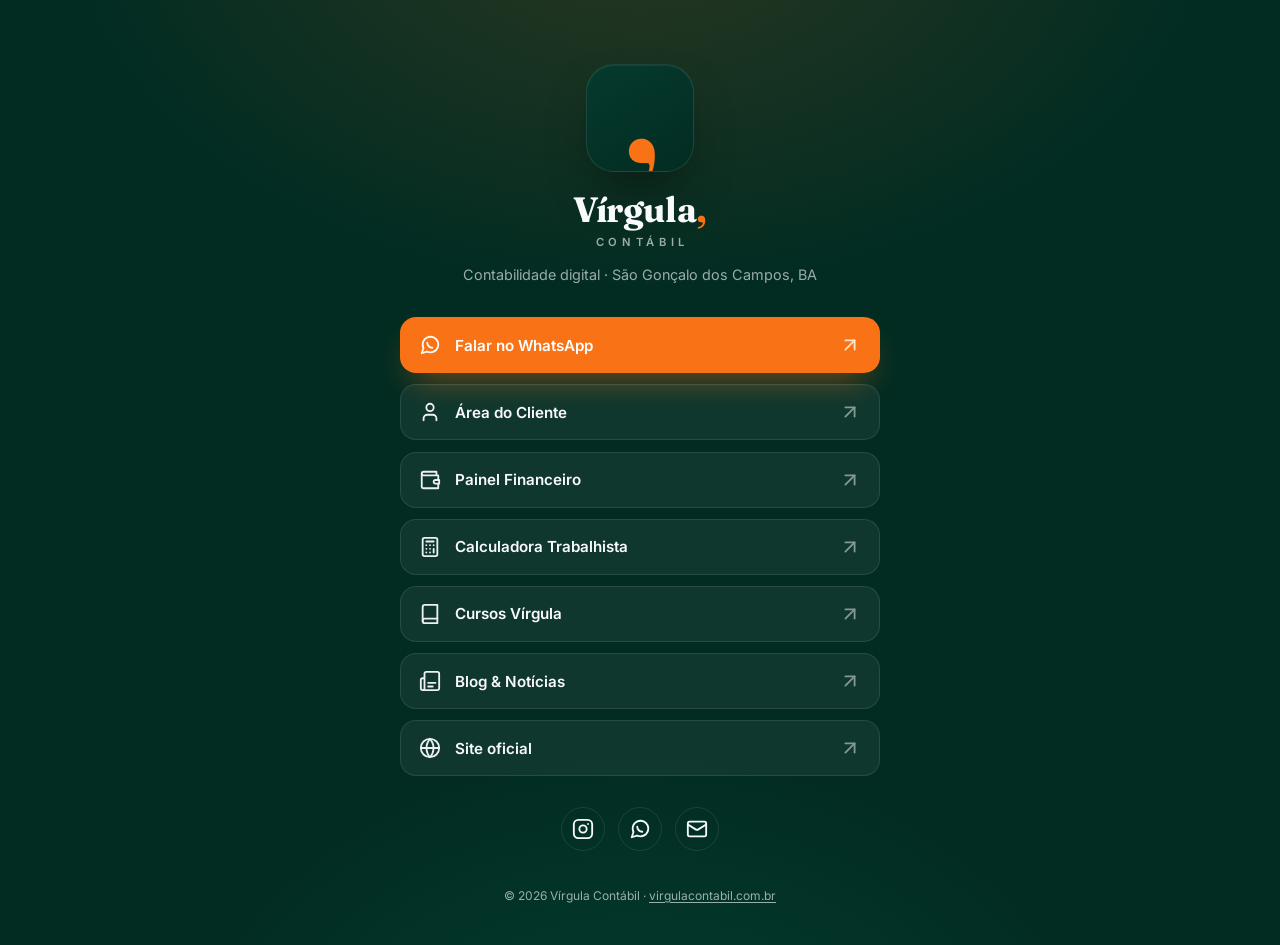
==== index.html @ 332c83f0 "Página de links + encurtador Site estático (nginx) com o visual da Vírgula Contábil: - linktree para" ====
<!DOCTYPE html>
<html lang="pt-BR">
<head>
  <meta charset="UTF-8" />
  <meta name="viewport" content="width=device-width, initial-scale=1, viewport-fit=cover" />

  <!-- ======================================================================
       SEO / compartilhamento — troque a URL e o texto se precisar
       ====================================================================== -->
  <title>Vírgula Contábil — Todos os links</title>
  <meta name="description" content="Área do cliente, painel financeiro, calculadora trabalhista, cursos, blog e contato da Vírgula Contábil num lugar só." />
  <link rel="canonical" href="https://links.virgulacontabil.com.br/" />

  <meta property="og:type" content="website" />
  <meta property="og:site_name" content="Vírgula Contábil" />
  <meta property="og:title" content="Vírgula Contábil — Todos os links" />
  <meta property="og:description" content="Área do cliente, painel financeiro, calculadora trabalhista, cursos, blog e contato — num lugar só." />
  <meta property="og:url" content="https://links.virgulacontabil.com.br/" />
  <meta property="og:image" content="https://links.virgulacontabil.com.br/og-image.png" />
  <meta name="twitter:card" content="summary_large_image" />

  <meta name="theme-color" content="#022C22" />
  <meta name="color-scheme" content="dark" />
  <link rel="icon" href="/favicon.svg" type="image/svg+xml" />

  <link rel="preconnect" href="https://fonts.googleapis.com" />
  <link rel="preconnect" href="https://fonts.gstatic.com" crossorigin />
  <link href="https://fonts.googleapis.com/css2?family=Fraunces:opsz,wght@9..144,600;9..144,700&family=Inter:wght@400;500;600;700&display=swap" rel="stylesheet" />

  <style>
    :root {
      --green:        #022C22;
      --green-soft:   #063a2d;
      --orange:       #F97316;
      --orange-hover: #EA580C;
      --paper:        #F8FAFC;
      --muted:        rgba(248, 250, 252, 0.62);
      --card:         rgba(255, 255, 255, 0.055);
      --card-hover:   rgba(255, 255, 255, 0.09);
      --line:         rgba(255, 255, 255, 0.10);
    }

    * { box-sizing: border-box; margin: 0; padding: 0; }

    body {
      min-height: 100vh;
      min-height: 100dvh;
      font-family: 'Inter', system-ui, -apple-system, Segoe UI, Roboto, sans-serif;
      color: var(--paper);
      background:
        radial-gradient(60rem 40rem at 50% -10%, rgba(249, 115, 22, 0.16), transparent 60%),
        radial-gradient(50rem 40rem at 50% 120%, rgba(16, 185, 129, 0.14), transparent 60%),
        var(--green);
      display: flex;
      justify-content: center;
      padding: clamp(2rem, 8vw, 4rem) 1.25rem calc(2.5rem + env(safe-area-inset-bottom));
      -webkit-font-smoothing: antialiased;
    }

    .wrap { width: 100%; max-width: 30rem; }

    /* ---- Cabeçalho ---- */
    .avatar {
      width: 108px; height: 108px; margin: 0 auto 1.25rem;
      border-radius: 28px;
      background: linear-gradient(150deg, var(--green-soft), var(--green));
      border: 1px solid var(--line);
      box-shadow: 0 24px 50px -18px rgba(0, 0, 0, 0.55), inset 0 1px 0 rgba(255, 255, 255, 0.06);
      overflow: hidden;
    }
    .avatar svg { display: block; width: 100%; height: 100%; }

    .name {
      text-align: center;
      font-family: 'Fraunces', Georgia, serif;
      font-weight: 700;
      font-size: clamp(1.8rem, 7vw, 2.2rem);
      letter-spacing: -0.01em;
      line-height: 1;
    }
    .name b { color: var(--orange); font-weight: 700; }
    .suffix {
      display: block;
      text-align: center;
      margin-top: 0.5rem;
      font-size: 0.7rem;
      font-weight: 600;
      letter-spacing: 0.42em;
      text-transform: uppercase;
      color: var(--muted);
      padding-left: 0.42em;
    }
    .tagline {
      text-align: center;
      margin-top: 0.9rem;
      font-size: 0.9rem;
      color: var(--muted);
      line-height: 1.5;
    }

    /* ---- Links ---- */
    .links { display: grid; gap: 0.7rem; margin-top: 2rem; }

    .link {
      display: flex; align-items: center; gap: 0.85rem;
      padding: 1rem 1.15rem;
      border-radius: 1rem;
      background: var(--card);
      border: 1px solid var(--line);
      color: var(--paper);
      text-decoration: none;
      font-size: 0.95rem; font-weight: 600;
      transition: transform 0.18s ease, background 0.18s ease, border-color 0.18s ease;
    }
    .link:hover, .link:focus-visible {
      background: var(--card-hover);
      border-color: var(--orange);
      transform: translateY(-2px);
    }
    .link__label { flex: 1; }
    .link__icon { flex-shrink: 0; opacity: 0.95; }
    .link__go { flex-shrink: 0; opacity: 0.5; }

    .link--primary {
      background: var(--orange);
      border-color: transparent;
      color: #fff;
      box-shadow: 0 16px 34px -14px rgba(249, 115, 22, 0.6);
    }
    .link--primary:hover, .link--primary:focus-visible {
      background: var(--orange-hover);
      border-color: transparent;
    }
    .link--primary .link__go { opacity: 0.8; }

    /* ---- Redes ---- */
    .socials { display: flex; justify-content: center; gap: 0.8rem; margin-top: 1.9rem; }
    .social {
      width: 44px; height: 44px;
      display: grid; place-items: center;
      border-radius: 999px;
      border: 1px solid var(--line);
      color: var(--paper);
      transition: color 0.18s ease, border-color 0.18s ease, background 0.18s ease;
    }
    .social:hover, .social:focus-visible { color: var(--orange); border-color: var(--orange); background: var(--card); }

    .foot {
      text-align: center;
      margin-top: 2.2rem;
      font-size: 0.75rem;
      color: var(--muted);
      line-height: 1.6;
    }
    .foot a { color: var(--muted); text-decoration: underline; text-underline-offset: 2px; }

    :focus-visible { outline: 2px solid var(--orange); outline-offset: 3px; border-radius: 4px; }

    /* animação de entrada */
    @media (prefers-reduced-motion: no-preference) {
      .reveal { opacity: 0; transform: translateY(10px); animation: rise 0.5s ease forwards; }
      @keyframes rise { to { opacity: 1; transform: none; } }
    }
  </style>
</head>
<body>
  <main class="wrap">
    <div class="avatar reveal" aria-hidden="true">
      <svg viewBox="0 0 64 64">
        <text x="33" y="59" text-anchor="middle" font-family="Fraunces, Georgia, serif"
              font-weight="700" font-size="86" fill="#F97316">,</text>
      </svg>
    </div>

    <h1 class="name reveal" style="animation-delay:.05s">
      <span id="p-name">Vírgula</span><b>,</b>
    </h1>
    <span class="suffix reveal" id="p-suffix" style="animation-delay:.08s">Contábil</span>
    <p class="tagline reveal" id="p-tagline" style="animation-delay:.11s"></p>

    <nav class="links" id="links" aria-label="Meus links"></nav>
    <div class="socials" id="socials"></div>

    <noscript>
      <nav class="links" aria-label="Meus links">
        <a class="link link--primary" href="https://wa.me/5575981200125">Falar no WhatsApp</a>
        <a class="link" href="https://cliente.virgulacontabil.com.br">Área do Cliente</a>
        <a class="link" href="https://financeiro.virgulacontabil.com.br">Painel Financeiro</a>
        <a class="link" href="https://trabalhista.virgulacontabil.com.br">Calculadora Trabalhista</a>
        <a class="link" href="https://virgulacontabil.com.br">Site oficial</a>
      </nav>
    </noscript>

    <footer class="foot reveal">
      © <span id="year"></span> Vírgula Contábil ·
      <a href="https://virgulacontabil.com.br" target="_blank" rel="noopener">virgulacontabil.com.br</a>
    </footer>
  </main>

  <script>
    /* =====================================================================
       EDITE AQUI  — é só isto que muda no dia a dia.
       ===================================================================== */
    const PROFILE = {
      name:    'Vírgula',
      suffix:  'Contábil',
      tagline: 'Contabilidade digital · São Gonçalo dos Campos, BA',
    };

    // primary: true  → botão laranja de destaque
    const LINKS = [
      { label: 'Falar no WhatsApp',        href: 'https://wa.me/5575981200125',                 icon: 'whatsapp', primary: true },
      { label: 'Área do Cliente',          href: 'https://cliente.virgulacontabil.com.br',       icon: 'user' },
      { label: 'Painel Financeiro',        href: 'https://financeiro.virgulacontabil.com.br',    icon: 'wallet' },
      { label: 'Calculadora Trabalhista',  href: 'https://trabalhista.virgulacontabil.com.br',   icon: 'calculator' },
      { label: 'Cursos Vírgula',           href: 'https://cursos.virgulacontabil.com.br',        icon: 'book' },
      { label: 'Blog & Notícias',          href: 'https://virgulacontabil.com.br/blog',          icon: 'news' },
      { label: 'Site oficial',             href: 'https://virgulacontabil.com.br',               icon: 'globe' },
    ];

    const SOCIALS = [
      { label: 'Instagram', href: 'https://instagram.com/virgulacontabil', icon: 'instagram' },
      { label: 'WhatsApp',  href: 'https://wa.me/5575981200125',           icon: 'whatsapp' },
      { label: 'E-mail',    href: 'mailto:contato@virgulacontabil.com.br', icon: 'mail' },
    ];
    /* ===================================================================== */

    const ICONS = {
      whatsapp:   '<path d="M21 11.5a8.38 8.38 0 0 1-.9 3.8 8.5 8.5 0 0 1-7.6 4.7 8.38 8.38 0 0 1-3.8-.9L3 21l1.9-5.7a8.38 8.38 0 0 1-.9-3.8 8.5 8.5 0 0 1 4.7-7.6 8.38 8.38 0 0 1 3.8-.9h.5a8.48 8.48 0 0 1 8 8v.5Z"/><path d="M9 9.5c0 3 2.5 5.5 5.5 5.5"/>',
      user:       '<path d="M19 21v-2a4 4 0 0 0-4-4H9a4 4 0 0 0-4 4v2"/><circle cx="12" cy="7" r="4"/>',
      wallet:     '<path d="M21 12V7H5a2 2 0 0 1 0-4h14v4"/><path d="M3 5v14a2 2 0 0 0 2 2h16v-5"/><path d="M18 12a2 2 0 0 0 0 4h4v-4Z"/>',
      calculator: '<rect width="16" height="20" x="4" y="2" rx="2"/><path d="M8 6h8M16 14v4M8 10h.01M12 10h.01M16 10h.01M8 14h.01M12 14h.01M8 18h.01M12 18h.01"/>',
      book:       '<path d="M4 19.5A2.5 2.5 0 0 1 6.5 17H20"/><path d="M6.5 2H20v20H6.5A2.5 2.5 0 0 1 4 19.5v-15A2.5 2.5 0 0 1 6.5 2Z"/>',
      news:       '<path d="M4 22h16a2 2 0 0 0 2-2V4a2 2 0 0 0-2-2H8a2 2 0 0 0-2 2v16a2 2 0 0 1-2 2Zm0 0a2 2 0 0 1-2-2v-9c0-1.1.9-2 2-2h2"/><path d="M18 14h-8M15 18h-5"/>',
      globe:      '<circle cx="12" cy="12" r="10"/><path d="M2 12h20M12 2a15 15 0 0 1 0 20 15 15 0 0 1 0-20Z"/>',
      instagram:  '<rect width="20" height="20" x="2" y="2" rx="5"/><circle cx="12" cy="12" r="4"/><path d="M17.5 6.5h.01"/>',
      mail:       '<rect width="20" height="16" x="2" y="4" rx="2"/><path d="m22 7-8.97 5.7a1.94 1.94 0 0 1-2.06 0L2 7"/>',
      go:         '<path d="M7 7h10v10"/><path d="M7 17 17 7"/>',
    };
    const svg = (name, cls) =>
      `<svg class="${cls}" width="22" height="22" viewBox="0 0 24 24" fill="none" stroke="currentColor" stroke-width="2" stroke-linecap="round" stroke-linejoin="round" aria-hidden="true">${ICONS[name] || ''}</svg>`;

    document.getElementById('p-name').textContent    = PROFILE.name;
    document.getElementById('p-suffix').textContent  = PROFILE.suffix;
    document.getElementById('p-tagline').textContent = PROFILE.tagline;
    document.getElementById('year').textContent      = new Date().getFullYear();
    document.title = `${PROFILE.name} ${PROFILE.suffix} — Todos os links`;

    document.getElementById('links').innerHTML = LINKS.map((l, i) => `
      <a class="link reveal ${l.primary ? 'link--primary' : ''}"
         style="animation-delay:${0.14 + i * 0.05}s"
         href="${l.href}" target="_blank" rel="noopener">
        ${svg(l.icon, 'link__icon')}
        <span class="link__label">${l.label}</span>
        ${svg('go', 'link__go')}
      </a>`).join('');

    document.getElementById('socials').innerHTML = SOCIALS.map(s => `
      <a class="social reveal" href="${s.href}" target="_blank" rel="noopener" aria-label="${s.label}" title="${s.label}">
        ${svg(s.icon, '')}
      </a>`).join('');
  </script>
</body>
</html>
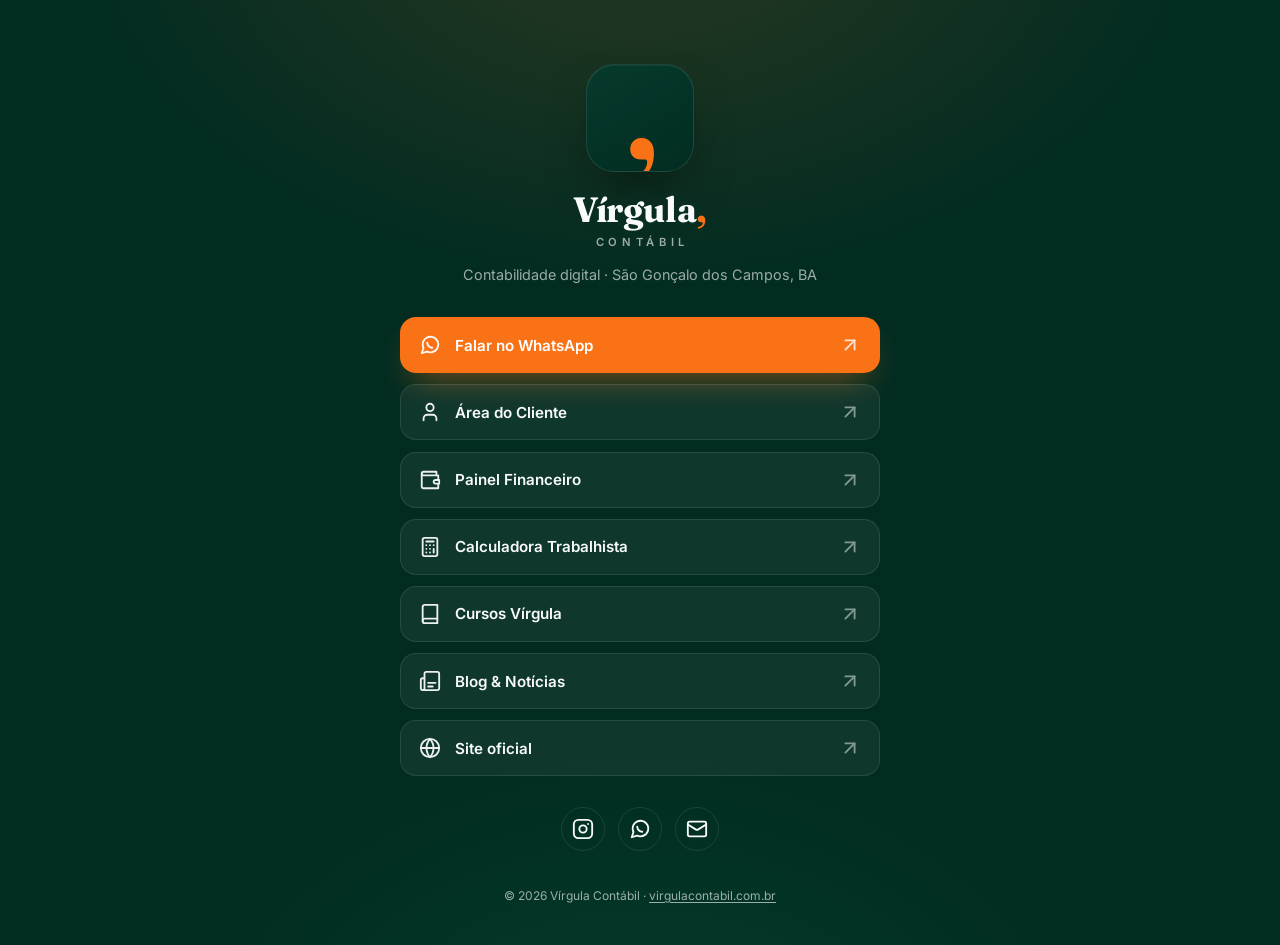
==== commit ea566481: "fix: ajusta a vírgula do avatar Co-Authored-By: Claude Sonnet 5 <noreply@anthropic.com>" ====
--- a/index.html
+++ b/index.html
@@ -167,8 +167,8 @@
   <main class="wrap">
     <div class="avatar reveal" aria-hidden="true">
       <svg viewBox="0 0 64 64">
-        <text x="33" y="59" text-anchor="middle" font-family="Fraunces, Georgia, serif"
-              font-weight="700" font-size="86" fill="#F97316">,</text>
+        <text x="33" y="57" text-anchor="middle" font-family="Fraunces, Georgia, 'Times New Roman', serif"
+              font-weight="700" font-size="72" fill="#F97316">,</text>
       </svg>
     </div>
 
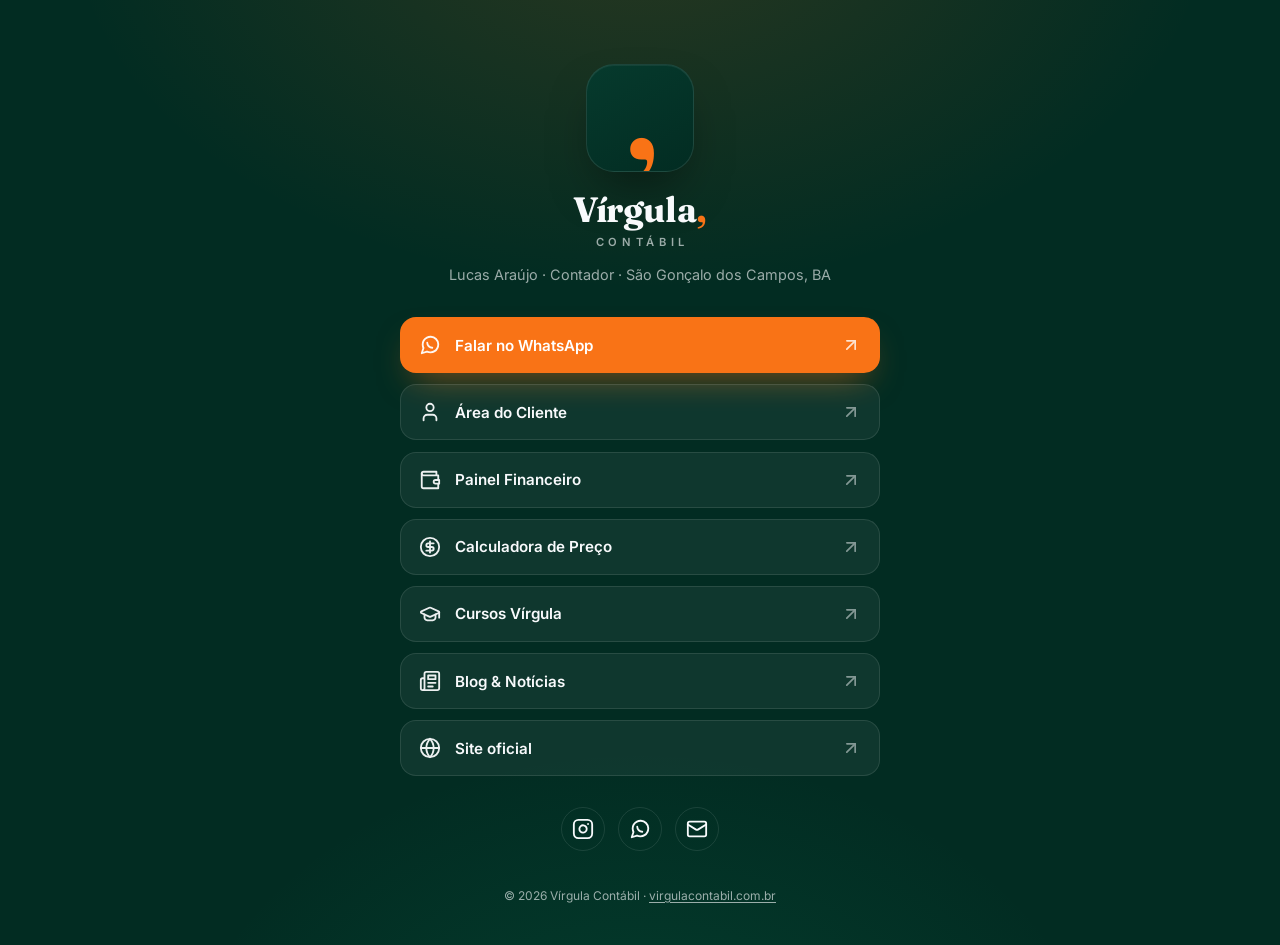
==== commit 1b105a56: "feat: editor visual (/editar) + dados em data.js + contatos do Lucas - separa config em data.js (per" ====
--- a/index.html
+++ b/index.html
@@ -5,163 +5,29 @@
   <meta name="viewport" content="width=device-width, initial-scale=1, viewport-fit=cover" />
 
   <!-- ======================================================================
-       SEO / compartilhamento — troque a URL e o texto se precisar
+       SEO / compartilhamento — troque a URL se o domínio mudar
        ====================================================================== -->
   <title>Vírgula Contábil — Todos os links</title>
-  <meta name="description" content="Área do cliente, painel financeiro, calculadora trabalhista, cursos, blog e contato da Vírgula Contábil num lugar só." />
+  <meta name="description" content="Área do cliente, painel financeiro, calculadora de preço, cursos, blog e contato da Vírgula Contábil num lugar só." />
   <link rel="canonical" href="https://links.virgulacontabil.com.br/" />
 
   <meta property="og:type" content="website" />
   <meta property="og:site_name" content="Vírgula Contábil" />
   <meta property="og:title" content="Vírgula Contábil — Todos os links" />
-  <meta property="og:description" content="Área do cliente, painel financeiro, calculadora trabalhista, cursos, blog e contato — num lugar só." />
+  <meta property="og:description" content="Área do cliente, painel financeiro, calculadora de preço, cursos, blog e contato — num lugar só." />
   <meta property="og:url" content="https://links.virgulacontabil.com.br/" />
   <meta property="og:image" content="https://links.virgulacontabil.com.br/og-image.png" />
   <meta name="twitter:card" content="summary_large_image" />
 
   <meta name="theme-color" content="#022C22" />
   <meta name="color-scheme" content="dark" />
-  <link rel="icon" href="/favicon.svg" type="image/svg+xml" />
+  <link rel="icon" href="favicon.svg" type="image/svg+xml" />
 
   <link rel="preconnect" href="https://fonts.googleapis.com" />
   <link rel="preconnect" href="https://fonts.gstatic.com" crossorigin />
   <link href="https://fonts.googleapis.com/css2?family=Fraunces:opsz,wght@9..144,600;9..144,700&family=Inter:wght@400;500;600;700&display=swap" rel="stylesheet" />
 
-  <style>
-    :root {
-      --green:        #022C22;
-      --green-soft:   #063a2d;
-      --orange:       #F97316;
-      --orange-hover: #EA580C;
-      --paper:        #F8FAFC;
-      --muted:        rgba(248, 250, 252, 0.62);
-      --card:         rgba(255, 255, 255, 0.055);
-      --card-hover:   rgba(255, 255, 255, 0.09);
-      --line:         rgba(255, 255, 255, 0.10);
-    }
-
-    * { box-sizing: border-box; margin: 0; padding: 0; }
-
-    body {
-      min-height: 100vh;
-      min-height: 100dvh;
-      font-family: 'Inter', system-ui, -apple-system, Segoe UI, Roboto, sans-serif;
-      color: var(--paper);
-      background:
-        radial-gradient(60rem 40rem at 50% -10%, rgba(249, 115, 22, 0.16), transparent 60%),
-        radial-gradient(50rem 40rem at 50% 120%, rgba(16, 185, 129, 0.14), transparent 60%),
-        var(--green);
-      display: flex;
-      justify-content: center;
-      padding: clamp(2rem, 8vw, 4rem) 1.25rem calc(2.5rem + env(safe-area-inset-bottom));
-      -webkit-font-smoothing: antialiased;
-    }
-
-    .wrap { width: 100%; max-width: 30rem; }
-
-    /* ---- Cabeçalho ---- */
-    .avatar {
-      width: 108px; height: 108px; margin: 0 auto 1.25rem;
-      border-radius: 28px;
-      background: linear-gradient(150deg, var(--green-soft), var(--green));
-      border: 1px solid var(--line);
-      box-shadow: 0 24px 50px -18px rgba(0, 0, 0, 0.55), inset 0 1px 0 rgba(255, 255, 255, 0.06);
-      overflow: hidden;
-    }
-    .avatar svg { display: block; width: 100%; height: 100%; }
-
-    .name {
-      text-align: center;
-      font-family: 'Fraunces', Georgia, serif;
-      font-weight: 700;
-      font-size: clamp(1.8rem, 7vw, 2.2rem);
-      letter-spacing: -0.01em;
-      line-height: 1;
-    }
-    .name b { color: var(--orange); font-weight: 700; }
-    .suffix {
-      display: block;
-      text-align: center;
-      margin-top: 0.5rem;
-      font-size: 0.7rem;
-      font-weight: 600;
-      letter-spacing: 0.42em;
-      text-transform: uppercase;
-      color: var(--muted);
-      padding-left: 0.42em;
-    }
-    .tagline {
-      text-align: center;
-      margin-top: 0.9rem;
-      font-size: 0.9rem;
-      color: var(--muted);
-      line-height: 1.5;
-    }
-
-    /* ---- Links ---- */
-    .links { display: grid; gap: 0.7rem; margin-top: 2rem; }
-
-    .link {
-      display: flex; align-items: center; gap: 0.85rem;
-      padding: 1rem 1.15rem;
-      border-radius: 1rem;
-      background: var(--card);
-      border: 1px solid var(--line);
-      color: var(--paper);
-      text-decoration: none;
-      font-size: 0.95rem; font-weight: 600;
-      transition: transform 0.18s ease, background 0.18s ease, border-color 0.18s ease;
-    }
-    .link:hover, .link:focus-visible {
-      background: var(--card-hover);
-      border-color: var(--orange);
-      transform: translateY(-2px);
-    }
-    .link__label { flex: 1; }
-    .link__icon { flex-shrink: 0; opacity: 0.95; }
-    .link__go { flex-shrink: 0; opacity: 0.5; }
-
-    .link--primary {
-      background: var(--orange);
-      border-color: transparent;
-      color: #fff;
-      box-shadow: 0 16px 34px -14px rgba(249, 115, 22, 0.6);
-    }
-    .link--primary:hover, .link--primary:focus-visible {
-      background: var(--orange-hover);
-      border-color: transparent;
-    }
-    .link--primary .link__go { opacity: 0.8; }
-
-    /* ---- Redes ---- */
-    .socials { display: flex; justify-content: center; gap: 0.8rem; margin-top: 1.9rem; }
-    .social {
-      width: 44px; height: 44px;
-      display: grid; place-items: center;
-      border-radius: 999px;
-      border: 1px solid var(--line);
-      color: var(--paper);
-      transition: color 0.18s ease, border-color 0.18s ease, background 0.18s ease;
-    }
-    .social:hover, .social:focus-visible { color: var(--orange); border-color: var(--orange); background: var(--card); }
-
-    .foot {
-      text-align: center;
-      margin-top: 2.2rem;
-      font-size: 0.75rem;
-      color: var(--muted);
-      line-height: 1.6;
-    }
-    .foot a { color: var(--muted); text-decoration: underline; text-underline-offset: 2px; }
-
-    :focus-visible { outline: 2px solid var(--orange); outline-offset: 3px; border-radius: 4px; }
-
-    /* animação de entrada */
-    @media (prefers-reduced-motion: no-preference) {
-      .reveal { opacity: 0; transform: translateY(10px); animation: rise 0.5s ease forwards; }
-      @keyframes rise { to { opacity: 1; transform: none; } }
-    }
-  </style>
+  <link rel="stylesheet" href="theme.css" />
 </head>
 <body>
   <main class="wrap">
@@ -183,10 +49,10 @@
 
     <noscript>
       <nav class="links" aria-label="Meus links">
-        <a class="link link--primary" href="https://wa.me/5575981200125">Falar no WhatsApp</a>
+        <a class="link link--primary" href="https://wa.me/5575991161728">Falar no WhatsApp</a>
         <a class="link" href="https://cliente.virgulacontabil.com.br">Área do Cliente</a>
         <a class="link" href="https://financeiro.virgulacontabil.com.br">Painel Financeiro</a>
-        <a class="link" href="https://trabalhista.virgulacontabil.com.br">Calculadora Trabalhista</a>
+        <a class="link" href="https://calculadora.virgulacontabil.com.br">Calculadora de Preço</a>
         <a class="link" href="https://virgulacontabil.com.br">Site oficial</a>
       </nav>
     </noscript>
@@ -197,68 +63,46 @@
     </footer>
   </main>
 
+  <script src="icons.js"></script>
+  <script src="data.js"></script>
   <script>
-    /* =====================================================================
-       EDITE AQUI  — é só isto que muda no dia a dia.
-       ===================================================================== */
-    const PROFILE = {
-      name:    'Vírgula',
-      suffix:  'Contábil',
-      tagline: 'Contabilidade digital · São Gonçalo dos Campos, BA',
-    };
+    (function () {
+      var DEFAULT = {
+        profile: { name: 'Vírgula', suffix: 'Contábil', tagline: '' },
+        links: [{ label: 'Site oficial', href: 'https://virgulacontabil.com.br', icon: 'globe' }],
+        socials: []
+      };
+      var D = window.LINKTREE || DEFAULT;
+      var P = D.profile || DEFAULT.profile;
 
-    // primary: true  → botão laranja de destaque
-    const LINKS = [
-      { label: 'Falar no WhatsApp',        href: 'https://wa.me/5575981200125',                 icon: 'whatsapp', primary: true },
-      { label: 'Área do Cliente',          href: 'https://cliente.virgulacontabil.com.br',       icon: 'user' },
-      { label: 'Painel Financeiro',        href: 'https://financeiro.virgulacontabil.com.br',    icon: 'wallet' },
-      { label: 'Calculadora Trabalhista',  href: 'https://trabalhista.virgulacontabil.com.br',   icon: 'calculator' },
-      { label: 'Cursos Vírgula',           href: 'https://cursos.virgulacontabil.com.br',        icon: 'book' },
-      { label: 'Blog & Notícias',          href: 'https://virgulacontabil.com.br/blog',          icon: 'news' },
-      { label: 'Site oficial',             href: 'https://virgulacontabil.com.br',               icon: 'globe' },
-    ];
+      document.getElementById('p-name').textContent    = P.name || 'Vírgula';
+      document.getElementById('p-suffix').textContent  = P.suffix || '';
+      document.getElementById('p-tagline').textContent = P.tagline || '';
+      document.getElementById('year').textContent      = new Date().getFullYear();
+      document.title = ((P.name || '') + ' ' + (P.suffix || '')).trim() + ' — Todos os links';
 
-    const SOCIALS = [
-      { label: 'Instagram', href: 'https://instagram.com/virgulacontabil', icon: 'instagram' },
-      { label: 'WhatsApp',  href: 'https://wa.me/5575981200125',           icon: 'whatsapp' },
-      { label: 'E-mail',    href: 'mailto:contato@virgulacontabil.com.br', icon: 'mail' },
-    ];
-    /* ===================================================================== */
+      var esc = function (s) {
+        return String(s == null ? '' : s).replace(/[&<>"']/g, function (c) {
+          return { '&': '&amp;', '<': '&lt;', '>': '&gt;', '"': '&quot;', "'": '&#39;' }[c];
+        });
+      };
 
-    const ICONS = {
-      whatsapp:   '<path d="M21 11.5a8.38 8.38 0 0 1-.9 3.8 8.5 8.5 0 0 1-7.6 4.7 8.38 8.38 0 0 1-3.8-.9L3 21l1.9-5.7a8.38 8.38 0 0 1-.9-3.8 8.5 8.5 0 0 1 4.7-7.6 8.38 8.38 0 0 1 3.8-.9h.5a8.48 8.48 0 0 1 8 8v.5Z"/><path d="M9 9.5c0 3 2.5 5.5 5.5 5.5"/>',
-      user:       '<path d="M19 21v-2a4 4 0 0 0-4-4H9a4 4 0 0 0-4 4v2"/><circle cx="12" cy="7" r="4"/>',
-      wallet:     '<path d="M21 12V7H5a2 2 0 0 1 0-4h14v4"/><path d="M3 5v14a2 2 0 0 0 2 2h16v-5"/><path d="M18 12a2 2 0 0 0 0 4h4v-4Z"/>',
-      calculator: '<rect width="16" height="20" x="4" y="2" rx="2"/><path d="M8 6h8M16 14v4M8 10h.01M12 10h.01M16 10h.01M8 14h.01M12 14h.01M8 18h.01M12 18h.01"/>',
-      book:       '<path d="M4 19.5A2.5 2.5 0 0 1 6.5 17H20"/><path d="M6.5 2H20v20H6.5A2.5 2.5 0 0 1 4 19.5v-15A2.5 2.5 0 0 1 6.5 2Z"/>',
-      news:       '<path d="M4 22h16a2 2 0 0 0 2-2V4a2 2 0 0 0-2-2H8a2 2 0 0 0-2 2v16a2 2 0 0 1-2 2Zm0 0a2 2 0 0 1-2-2v-9c0-1.1.9-2 2-2h2"/><path d="M18 14h-8M15 18h-5"/>',
-      globe:      '<circle cx="12" cy="12" r="10"/><path d="M2 12h20M12 2a15 15 0 0 1 0 20 15 15 0 0 1 0-20Z"/>',
-      instagram:  '<rect width="20" height="20" x="2" y="2" rx="5"/><circle cx="12" cy="12" r="4"/><path d="M17.5 6.5h.01"/>',
-      mail:       '<rect width="20" height="16" x="2" y="4" rx="2"/><path d="m22 7-8.97 5.7a1.94 1.94 0 0 1-2.06 0L2 7"/>',
-      go:         '<path d="M7 7h10v10"/><path d="M7 17 17 7"/>',
-    };
-    const svg = (name, cls) =>
-      `<svg class="${cls}" width="22" height="22" viewBox="0 0 24 24" fill="none" stroke="currentColor" stroke-width="2" stroke-linecap="round" stroke-linejoin="round" aria-hidden="true">${ICONS[name] || ''}</svg>`;
+      document.getElementById('links').innerHTML = (D.links || []).map(function (l, i) {
+        return '<a class="link reveal ' + (l.primary ? 'link--primary' : '') + '"' +
+          ' style="animation-delay:' + (0.14 + i * 0.05).toFixed(2) + 's"' +
+          ' href="' + esc(l.href) + '" target="_blank" rel="noopener">' +
+          window.iconSvg(l.icon, 22, 'link__icon') +
+          '<span class="link__label">' + esc(l.label) + '</span>' +
+          window.iconSvg('go', 20, 'link__go') +
+          '</a>';
+      }).join('');
 
-    document.getElementById('p-name').textContent    = PROFILE.name;
-    document.getElementById('p-suffix').textContent  = PROFILE.suffix;
-    document.getElementById('p-tagline').textContent = PROFILE.tagline;
-    document.getElementById('year').textContent      = new Date().getFullYear();
-    document.title = `${PROFILE.name} ${PROFILE.suffix} — Todos os links`;
-
-    document.getElementById('links').innerHTML = LINKS.map((l, i) => `
-      <a class="link reveal ${l.primary ? 'link--primary' : ''}"
-         style="animation-delay:${0.14 + i * 0.05}s"
-         href="${l.href}" target="_blank" rel="noopener">
-        ${svg(l.icon, 'link__icon')}
-        <span class="link__label">${l.label}</span>
-        ${svg('go', 'link__go')}
-      </a>`).join('');
-
-    document.getElementById('socials').innerHTML = SOCIALS.map(s => `
-      <a class="social reveal" href="${s.href}" target="_blank" rel="noopener" aria-label="${s.label}" title="${s.label}">
-        ${svg(s.icon, '')}
-      </a>`).join('');
+      document.getElementById('socials').innerHTML = (D.socials || []).map(function (s) {
+        return '<a class="social reveal" href="' + esc(s.href) + '" target="_blank" rel="noopener"' +
+          ' aria-label="' + esc(s.label) + '" title="' + esc(s.label) + '">' +
+          window.iconSvg(s.icon, 22, '') + '</a>';
+      }).join('');
+    })();
   </script>
 </body>
 </html>
--- a/theme.css
+++ b/theme.css
@@ -0,0 +1,133 @@
+/* Estilo visual da Vírgula Contábil — usado pela página e pelo editor. */
+:root {
+  --green:        #022C22;
+  --green-soft:   #063a2d;
+  --orange:       #F97316;
+  --orange-hover: #EA580C;
+  --paper:        #F8FAFC;
+  --muted:        rgba(248, 250, 252, 0.62);
+  --card:         rgba(255, 255, 255, 0.055);
+  --card-hover:   rgba(255, 255, 255, 0.09);
+  --line:         rgba(255, 255, 255, 0.10);
+}
+
+* { box-sizing: border-box; margin: 0; padding: 0; }
+
+body {
+  min-height: 100vh;
+  min-height: 100dvh;
+  font-family: 'Inter', system-ui, -apple-system, 'Segoe UI', Roboto, sans-serif;
+  color: var(--paper);
+  background:
+    radial-gradient(60rem 40rem at 50% -10%, rgba(249, 115, 22, 0.16), transparent 60%),
+    radial-gradient(50rem 40rem at 50% 120%, rgba(16, 185, 129, 0.14), transparent 60%),
+    var(--green);
+  display: flex;
+  justify-content: center;
+  padding: clamp(2rem, 8vw, 4rem) 1.25rem calc(2.5rem + env(safe-area-inset-bottom));
+  -webkit-font-smoothing: antialiased;
+}
+
+.wrap { width: 100%; max-width: 30rem; }
+
+/* ---- Cabeçalho ---- */
+.avatar {
+  width: 108px; height: 108px; margin: 0 auto 1.25rem;
+  border-radius: 28px;
+  background: linear-gradient(150deg, var(--green-soft), var(--green));
+  border: 1px solid var(--line);
+  box-shadow: 0 24px 50px -18px rgba(0, 0, 0, 0.55), inset 0 1px 0 rgba(255, 255, 255, 0.06);
+  overflow: hidden;
+}
+.avatar svg { display: block; width: 100%; height: 100%; }
+
+.name {
+  text-align: center;
+  font-family: 'Fraunces', Georgia, serif;
+  font-weight: 700;
+  font-size: clamp(1.8rem, 7vw, 2.2rem);
+  letter-spacing: -0.01em;
+  line-height: 1;
+}
+.name b { color: var(--orange); font-weight: 700; }
+.suffix {
+  display: block;
+  text-align: center;
+  margin-top: 0.5rem;
+  font-size: 0.7rem;
+  font-weight: 600;
+  letter-spacing: 0.42em;
+  text-transform: uppercase;
+  color: var(--muted);
+  padding-left: 0.42em;
+}
+.tagline {
+  text-align: center;
+  margin-top: 0.9rem;
+  font-size: 0.9rem;
+  color: var(--muted);
+  line-height: 1.5;
+}
+
+/* ---- Links ---- */
+.links { display: grid; gap: 0.7rem; margin-top: 2rem; }
+
+.link {
+  display: flex; align-items: center; gap: 0.85rem;
+  padding: 1rem 1.15rem;
+  border-radius: 1rem;
+  background: var(--card);
+  border: 1px solid var(--line);
+  color: var(--paper);
+  text-decoration: none;
+  font-size: 0.95rem; font-weight: 600;
+  transition: transform 0.18s ease, background 0.18s ease, border-color 0.18s ease;
+}
+.link:hover, .link:focus-visible {
+  background: var(--card-hover);
+  border-color: var(--orange);
+  transform: translateY(-2px);
+}
+.link__label { flex: 1; }
+.link__icon { flex-shrink: 0; opacity: 0.95; }
+.link__go { flex-shrink: 0; opacity: 0.5; }
+
+.link--primary {
+  background: var(--orange);
+  border-color: transparent;
+  color: #fff;
+  box-shadow: 0 16px 34px -14px rgba(249, 115, 22, 0.6);
+}
+.link--primary:hover, .link--primary:focus-visible {
+  background: var(--orange-hover);
+  border-color: transparent;
+}
+.link--primary .link__go { opacity: 0.8; }
+
+/* ---- Redes ---- */
+.socials { display: flex; justify-content: center; gap: 0.8rem; margin-top: 1.9rem; flex-wrap: wrap; }
+.social {
+  width: 44px; height: 44px;
+  display: grid; place-items: center;
+  border-radius: 999px;
+  border: 1px solid var(--line);
+  color: var(--paper);
+  transition: color 0.18s ease, border-color 0.18s ease, background 0.18s ease;
+}
+.social:hover, .social:focus-visible { color: var(--orange); border-color: var(--orange); background: var(--card); }
+
+.foot {
+  text-align: center;
+  margin-top: 2.2rem;
+  font-size: 0.75rem;
+  color: var(--muted);
+  line-height: 1.6;
+}
+.foot a { color: var(--muted); text-decoration: underline; text-underline-offset: 2px; }
+
+:focus-visible { outline: 2px solid var(--orange); outline-offset: 3px; border-radius: 4px; }
+
+@media (prefers-reduced-motion: no-preference) {
+  .reveal { opacity: 0; transform: translateY(10px); animation: rise 0.5s ease forwards; }
+  @keyframes rise { to { opacity: 1; transform: none; } }
+}
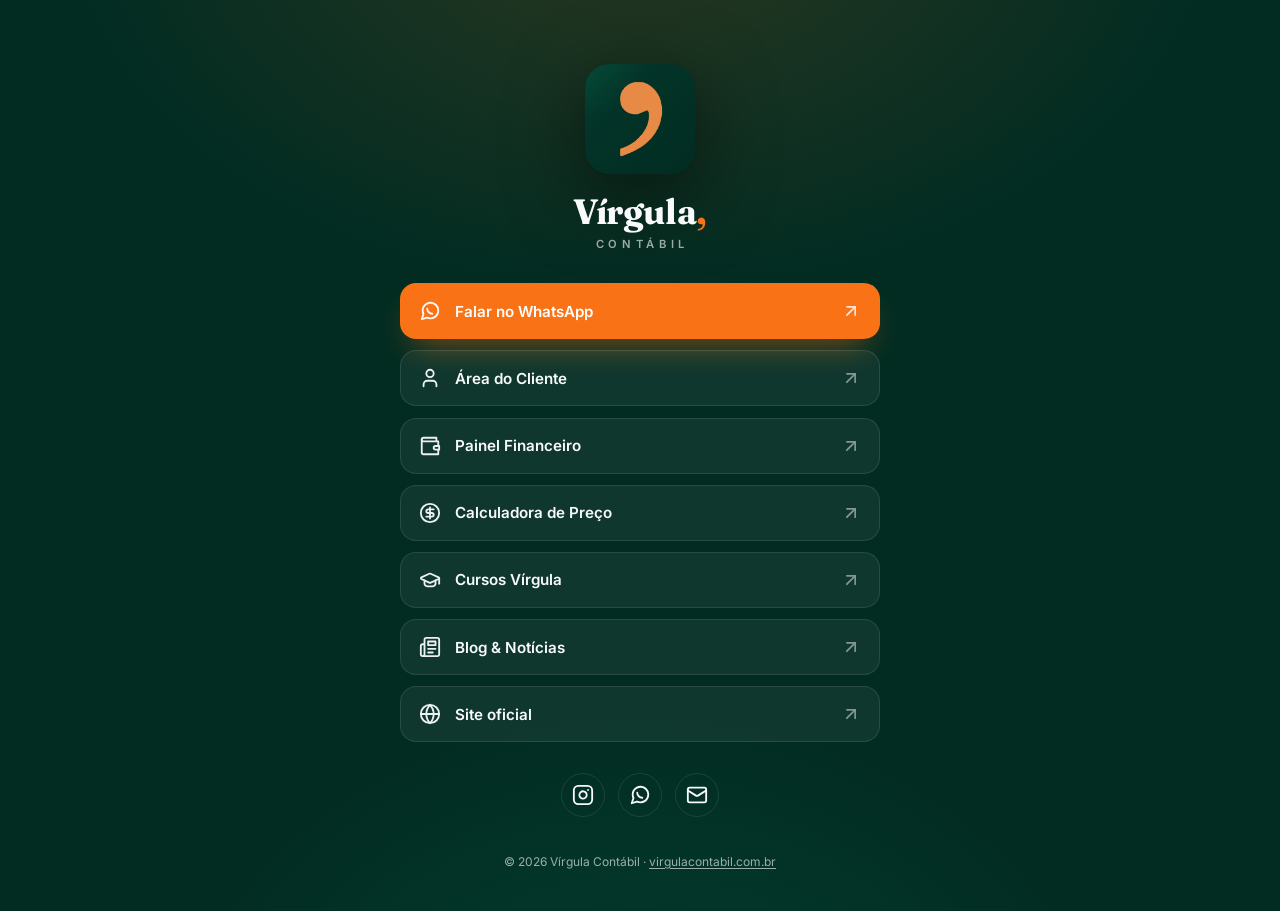
==== commit d5d5ed49: "feat: icon-192.png (do site WP) como favicon e avatar; remove a frase do perfil Co-Authored-By: Clau" ====
--- a/index.html
+++ b/index.html
@@ -21,7 +21,8 @@
 
   <meta name="theme-color" content="#022C22" />
   <meta name="color-scheme" content="dark" />
-  <link rel="icon" href="favicon.svg" type="image/svg+xml" />
+  <link rel="icon" href="icon-192.png" sizes="192x192" type="image/png" />
+  <link rel="apple-touch-icon" href="icon-192.png" />
 
   <link rel="preconnect" href="https://fonts.googleapis.com" />
   <link rel="preconnect" href="https://fonts.gstatic.com" crossorigin />
@@ -31,11 +32,8 @@
 </head>
 <body>
   <main class="wrap">
-    <div class="avatar reveal" aria-hidden="true">
-      <svg viewBox="0 0 64 64">
-        <text x="33" y="57" text-anchor="middle" font-family="Fraunces, Georgia, 'Times New Roman', serif"
-              font-weight="700" font-size="72" fill="#F97316">,</text>
-      </svg>
+    <div class="avatar reveal">
+      <img src="icon-192.png" width="110" height="110" alt="Vírgula Contábil" />
     </div>
 
     <h1 class="name reveal" style="animation-delay:.05s">
--- a/theme.css
+++ b/theme.css
@@ -31,15 +31,12 @@
 .wrap { width: 100%; max-width: 30rem; }
 
 /* ---- Cabeçalho ---- */
-.avatar {
-  width: 108px; height: 108px; margin: 0 auto 1.25rem;
-  border-radius: 28px;
-  background: linear-gradient(150deg, var(--green-soft), var(--green));
-  border: 1px solid var(--line);
-  box-shadow: 0 24px 50px -18px rgba(0, 0, 0, 0.55), inset 0 1px 0 rgba(255, 255, 255, 0.06);
-  overflow: hidden;
+.avatar { width: 110px; height: 110px; margin: 0 auto 1.25rem; }
+.avatar img, .avatar svg {
+  display: block; width: 100%; height: 100%;
+  border-radius: 24px;
+  filter: drop-shadow(0 22px 38px rgba(0, 0, 0, 0.5));
 }
-.avatar svg { display: block; width: 100%; height: 100%; }
 
 .name {
   text-align: center;
@@ -68,6 +65,7 @@
   color: var(--muted);
   line-height: 1.5;
 }
+.tagline:empty { display: none; }
 
 /* ---- Links ---- */
 .links { display: grid; gap: 0.7rem; margin-top: 2rem; }
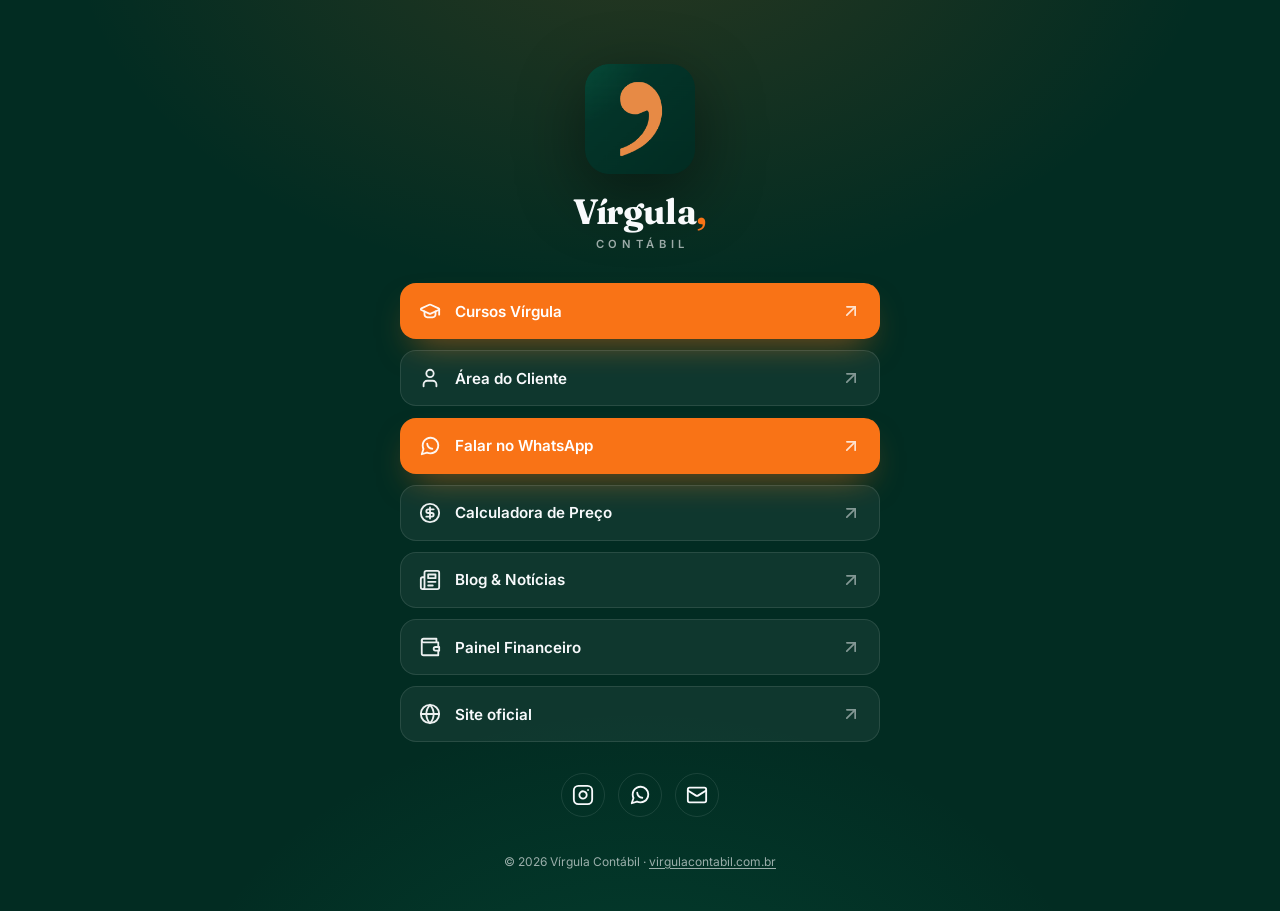
==== commit 61e82f6d: "Adiciona Pixel da Meta Co-Authored-By: Claude Opus 5.5 <noreply@anthropic.com> Claude-Session: https" ====
--- a/index.html
+++ b/index.html
@@ -29,8 +29,29 @@
   <link href="https://fonts.googleapis.com/css2?family=Fraunces:opsz,wght@9..144,600;9..144,700&family=Inter:wght@400;500;600;700&display=swap" rel="stylesheet" />
 
   <link rel="stylesheet" href="theme.css" />
+
+  <!-- Meta Pixel — deixe o ID vazio ('') para desligar -->
+  <script>
+    window.META_PIXEL_ID = '28898269556436096';
+    if (window.META_PIXEL_ID) {
+      !function(f,b,e,v,n,t,s)
+      {if(f.fbq)return;n=f.fbq=function(){n.callMethod?
+      n.callMethod.apply(n,arguments):n.queue.push(arguments)};
+      if(!f._fbq)f._fbq=n;n.push=n;n.loaded=!0;n.version='2.0';
+      n.queue=[];t=b.createElement(e);t.async=!0;
+      t.src=v;s=b.getElementsByTagName(e)[0];
+      s.parentNode.insertBefore(t,s)}(window, document,'script',
+      'https://connect.facebook.net/en_US/fbevents.js');
+      fbq('init', window.META_PIXEL_ID);
+      fbq('track', 'PageView');
+    }
+  </script>
+  <!-- End Meta Pixel -->
 </head>
 <body>
+  <noscript><img height="1" width="1" style="display:none" alt=""
+    src="https://www.facebook.com/tr?id=28898269556436096&ev=PageView&noscript=1" /></noscript>
+
   <main class="wrap">
     <div class="avatar reveal">
       <img src="icon-192.png" width="110" height="110" alt="Vírgula Contábil" />
@@ -101,6 +122,21 @@
           window.iconSvg(s.icon, 22, '') + '</a>';
       }).join('');
     })();
+
+    // Meta Pixel — cliques nos botões (#links e #socials)
+    document.addEventListener('click', function (e) {
+      if (!window.fbq) return;
+      var a = e.target.closest && e.target.closest('#links a, #socials a');
+      if (!a) return;
+      var href = a.getAttribute('href') || '';
+      var labelEl = a.querySelector('.link__label');
+      var name = (labelEl ? labelEl.textContent : a.getAttribute('aria-label')) || href;
+      var isContact = /wa\.me|whatsapp/i.test(href) || /^mailto:/i.test(href);
+      fbq('track', isContact ? 'Contact' : 'ViewContent', {
+        content_name: name.trim(),
+        content_category: 'links_bio'
+      });
+    });
   </script>
 </body>
 </html>
--- a/theme.css
+++ b/theme.css
@@ -32,10 +32,9 @@
 
 /* ---- Cabeçalho ---- */
 .avatar { width: 110px; height: 110px; margin: 0 auto 1.25rem; }
-.avatar img, .avatar svg {
+.avatar img {
   display: block; width: 100%; height: 100%;
-  border-radius: 24px;
-  filter: drop-shadow(0 22px 38px rgba(0, 0, 0, 0.5));
+  filter: drop-shadow(0 20px 34px rgba(0, 0, 0, 0.45));
 }
 
 .name {
